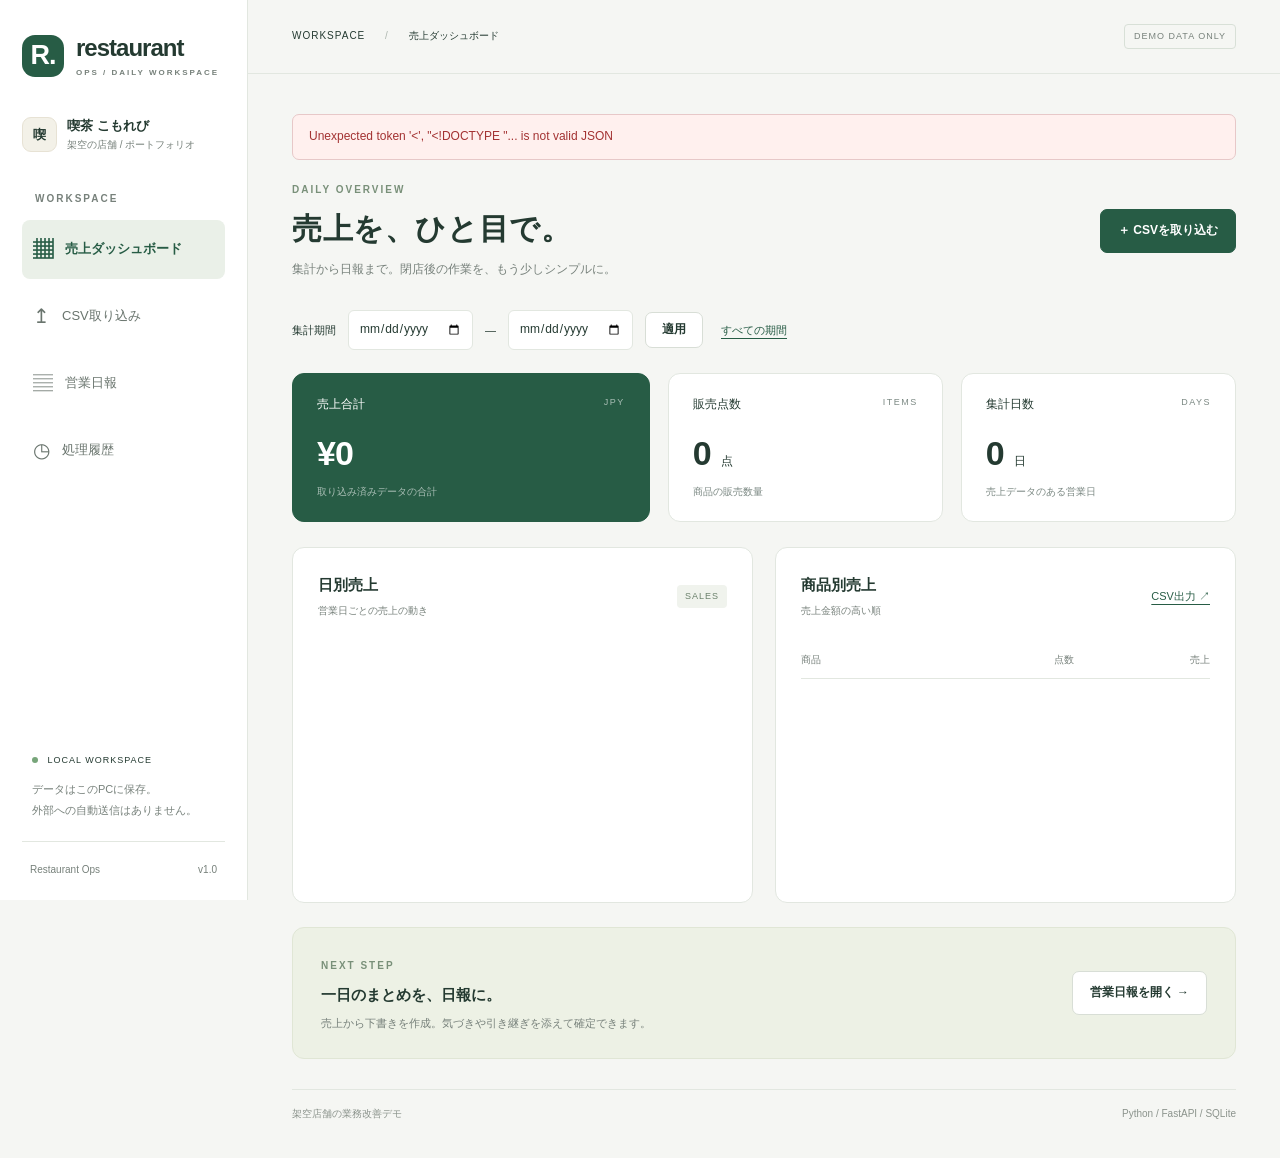
==== static/index.html @ 75317b35 "Build restaurant sales and daily report portfolio demo" ====
<!doctype html>
<html lang="ja">
  <head>
    <meta charset="utf-8" />
    <meta name="viewport" content="width=device-width,initial-scale=1" />
    <title>Restaurant Ops | 売上と日報を、ひとつに。</title>
    <link rel="stylesheet" href="/static/style.css" />
    <script src="/static/app.js" defer></script>
  </head>
  <body>
    <aside class="sidebar">
      <a class="brand" href="/" aria-label="Restaurant Ops ホーム"
        ><span class="brand-mark">R.</span
        ><span
          >restaurant<span class="brand-sub">OPS / DAILY WORKSPACE</span></span
        ></a
      >
      <div class="workspace">
        <span class="workspace-icon">喫</span>
        <div>喫茶 こもれび<small>架空の店舗 / ポートフォリオ</small></div>
      </div>
      <p class="nav-label">WORKSPACE</p>
      <nav aria-label="メインメニュー">
        <button data-view="dashboard" class="nav-button active">
          <span>▦</span>売上ダッシュボード
        </button>
        <button data-view="imports" class="nav-button">
          <span>↥</span>CSV取り込み
        </button>
        <button data-view="reports" class="nav-button">
          <span>▤</span>営業日報
        </button>
        <button data-view="history" class="nav-button">
          <span>◷</span>処理履歴
        </button>
      </nav>
      <div class="side-note">
        <span class="live-dot"></span> LOCAL WORKSPACE
        <p>データはこのPCに保存。<br />外部への自動送信はありません。</p>
      </div>
      <footer class="side-footer">Restaurant Ops <span>v1.0</span></footer>
    </aside>
    <main>
      <header class="topbar">
        <span
          >WORKSPACE <span class="slash">/</span>
          <span id="breadcrumb">売上ダッシュボード</span></span
        ><span class="demo-label">DEMO DATA ONLY</span>
      </header>
      <div class="page-content">
        <div id="notice" role="status" aria-live="polite" hidden></div>
        <section id="dashboard" class="view">
          <div class="page-heading">
            <div>
              <p class="eyebrow">DAILY OVERVIEW</p>
              <h1>売上を、ひと目で。</h1>
              <p class="subtitle">
                集計から日報まで。閉店後の作業を、もう少しシンプルに。
              </p>
            </div>
            <button class="primary" data-go="imports">＋ CSVを取り込む</button>
          </div>
          <form id="filter-form" class="filter">
            <span>集計期間</span
            ><label class="sr-only" for="start">開始日</label
            ><input id="start" type="date" /><span>—</span
            ><label class="sr-only" for="end">終了日</label
            ><input id="end" type="date" /><button
              class="secondary"
              type="submit"
            >
              適用</button
            ><button class="text-button" type="button" id="reset-filter">
              すべての期間
            </button>
          </form>
          <div class="metrics">
            <article class="metric feature">
              <p>売上合計 <span>JPY</span></p>
              <div id="revenue" class="metric-value">¥0</div>
              <small>取り込み済みデータの合計</small>
            </article>
            <article class="metric">
              <p>販売点数 <span>ITEMS</span></p>
              <div class="metric-value">
                <span id="quantity">0</span><small>点</small>
              </div>
              <small>商品の販売数量</small>
            </article>
            <article class="metric">
              <p>集計日数 <span>DAYS</span></p>
              <div class="metric-value">
                <span id="day-count">0</span><small>日</small>
              </div>
              <small>売上データのある営業日</small>
            </article>
          </div>
          <div class="dashboard-grid">
            <article class="card">
              <div class="card-heading">
                <div>
                  <h2>日別売上</h2>
                  <p>営業日ごとの売上の動き</p>
                </div>
                <span class="tag">SALES</span>
              </div>
              <div id="daily-chart" class="daily-chart"></div>
            </article>
            <article class="card">
              <div class="card-heading">
                <div>
                  <h2>商品別売上</h2>
                  <p>売上金額の高い順</p>
                </div>
                <a
                  id="export-products"
                  class="text-link"
                  href="/api/exports/products.csv"
                  >CSV出力 ↗</a
                >
              </div>
              <div class="table-wrap">
                <table>
                  <thead>
                    <tr>
                      <th>商品</th>
                      <th class="number">点数</th>
                      <th class="number">売上</th>
                    </tr>
                  </thead>
                  <tbody id="products"></tbody>
                </table>
              </div>
            </article>
          </div>
          <div class="workflow-card">
            <div>
              <span class="eyebrow">NEXT STEP</span>
              <h2>一日のまとめを、日報に。</h2>
              <p>
                売上から下書きを作成。気づきや引き継ぎを添えて確定できます。
              </p>
            </div>
            <button class="secondary" data-go="reports">
              営業日報を開く →
            </button>
          </div>
        </section>
        <section id="imports" class="view" hidden>
          <div class="page-heading">
            <div>
              <p class="eyebrow">IMPORT SALES</p>
              <h1>集計は、CSVから。</h1>
              <p class="subtitle">
                ファイルを検証し、問題がない場合だけ全行を保存します。
              </p>
            </div>
            <a href="/api/sample" class="secondary"
              >サンプルCSVをダウンロード ↓</a
            >
          </div>
          <div class="import-grid">
            <article class="card upload-card">
              <span class="upload-icon">↥</span>
              <h2>売上CSVを選択</h2>
              <p>UTF-8 / 2MB以下 / 最大10,000行</p>
              <form id="upload-form">
                <label class="sr-only" for="csv-file">取り込むCSVファイル</label
                ><input
                  type="file"
                  id="csv-file"
                  accept=".csv,text/csv"
                  required
                /><button class="primary" type="submit">
                  検証して取り込む
                </button>
              </form>
              <div id="import-result" aria-live="polite"></div>
            </article>
            <article class="card">
              <p class="eyebrow">FIRST VISIT?</p>
              <h2>まずは、架空の売上で。</h2>
              <p class="body-copy">
                喫茶店の7日分のサンプルデータで、集計から日報の確定まで試せます。
              </p>
              <button id="sample-import" class="secondary">
                サンプルデータを取り込む
              </button>
              <hr />
              <h3>取り込み時のチェック</h3>
              <ul class="check-list">
                <li>必須項目・日付・数値の形式</li>
                <li>ファイルと売上IDの重複</li>
                <li>確定済みの日報との整合性</li>
              </ul>
            </article>
          </div>
          <article class="card format-card">
            <h2>CSVの形式</h2>
            <p>
              金額は税込・円単位の整数を想定しています。返品・値引きはこの版では扱いません。
            </p>
            <div class="table-wrap">
              <table>
                <thead>
                  <tr>
                    <th>sale_id</th>
                    <th>sold_on</th>
                    <th>product</th>
                    <th>quantity</th>
                    <th>unit_price</th>
                  </tr>
                </thead>
                <tbody>
                  <tr>
                    <td>S001</td>
                    <td>2026-10-01</td>
                    <td>ブレンドコーヒー</td>
                    <td>12</td>
                    <td>450</td>
                  </tr>
                </tbody>
              </table>
            </div>
            <p class="muted">
              ヘッダー名と順序は固定です。売上IDは各行で異なる値にしてください。
            </p>
          </article>
        </section>
        <section id="reports" class="view" hidden>
          <div class="page-heading">
            <div>
              <p class="eyebrow">DAILY REPORT</p>
              <h1>数字に、気づきを添える。</h1>
              <p class="subtitle">
                集計値から定型の下書きを作成します。内容を確認して確定してください。
              </p>
            </div>
          </div>
          <div class="report-grid">
            <article class="card">
              <h2>営業日を選択</h2>
              <form id="draft-form">
                <label for="report-date">売上データのある日</label
                ><select id="report-date" required></select
                ><button class="primary" type="submit">
                  日報を開く / 下書きを作成
                </button>
              </form>
              <h3 class="report-list-heading">作成済みの日報</h3>
              <div id="report-list"></div>
            </article>
            <article class="card report-editor">
              <div class="card-heading">
                <h2 id="report-title">日報プレビュー</h2>
                <span id="report-status" class="tag">未選択</span>
              </div>
              <label class="sr-only" for="report-content">日報本文</label
              ><textarea
                id="report-content"
                placeholder="営業日を選択すると、ここに日報が表示されます。"
                disabled
              ></textarea>
              <p id="report-help" class="muted">
                確定後は編集・同日の売上追加ができなくなります。
              </p>
              <div class="report-actions">
                <button id="save-report" class="secondary" disabled>
                  下書き保存</button
                ><button id="confirm-report" class="primary" disabled>
                  内容を確認して確定</button
                ><button id="download-report" class="secondary" disabled>
                  JSONを保存 ↓
                </button>
              </div>
            </article>
          </div>
        </section>
        <section id="history" class="view" hidden>
          <div class="page-heading">
            <div>
              <p class="eyebrow">ACTIVITY LOG</p>
              <h1>処理の結果を、残す。</h1>
              <p class="subtitle">
                取り込みの成功・失敗とその理由を確認できます。直近100件を表示。
              </p>
            </div>
            <button id="refresh-history" class="secondary">更新 ↻</button>
          </div>
          <article class="card"><div id="history-list"></div></article>
        </section>
        <footer class="page-footer">
          架空店舗の業務改善デモ <span>Python / FastAPI / SQLite</span>
        </footer>
      </div>
    </main>
    <dialog id="confirmation">
      <h2 id="confirmation-title">確認</h2>
      <p id="confirmation-message"></p>
      <div class="report-actions">
        <button id="confirmation-cancel" class="secondary">キャンセル</button
        ><button id="confirmation-accept" class="primary">実行する</button>
      </div>
    </dialog>
  </body>
</html>
---- static/style.css ----
:root {
  --bg: #f5f6f3;
  --paper: #fff;
  --ink: #243a31;
  --muted: #77817b;
  --line: #e2e7e0;
  --green: #275c45;
  --lime: #e7eecf;
  --red: #a33232;
}
* {
  box-sizing: border-box;
}
body {
  margin: 0;
  background: var(--bg);
  color: var(--ink);
  font:
    14px/1.65 "Segoe UI",
    "Yu Gothic UI",
    "Meiryo",
    sans-serif;
}
button,
input,
select,
textarea {
  font: inherit;
}
button,
a,
input,
select,
textarea {
  outline-offset: 4px;
}
button {
  cursor: pointer;
}
button:disabled {
  cursor: default;
  opacity: 0.45;
}
a {
  color: inherit;
  text-decoration: none;
}
[hidden] {
  display: none !important;
}
.sidebar {
  position: fixed;
  inset: 0 auto 0 0;
  width: 248px;
  padding: 34px 22px 22px;
  background: #fff;
  border-right: 1px solid var(--line);
  display: flex;
  flex-direction: column;
}
.brand {
  display: flex;
  align-items: center;
  gap: 12px;
  font-size: 24px;
  font-weight: 700;
  letter-spacing: -1px;
  line-height: 1.2;
}
.brand-mark {
  display: grid;
  place-items: center;
  background: var(--green);
  color: white;
  width: 42px;
  height: 42px;
  border-radius: 13px;
  font-size: 27px;
}
.brand-sub {
  display: block;
  font-size: 8px;
  letter-spacing: 2px;
  margin-top: 5px;
  color: var(--muted);
}
.workspace {
  margin: 38px 0 28px;
  display: flex;
  gap: 10px;
  align-items: center;
  font-size: 13px;
  font-weight: 600;
}
.workspace small {
  display: block;
  font-size: 10px;
  font-weight: 400;
  color: var(--muted);
}
.workspace-icon {
  background: #f3f1e8;
  border: 1px solid #e7e2d4;
  border-radius: 9px;
  padding: 6px 10px;
  font-family: serif;
}
.nav-label,
.eyebrow {
  font-size: 10px;
  letter-spacing: 2px;
  font-weight: 700;
  color: var(--muted);
}
.nav-label {
  padding-left: 13px;
  margin-bottom: 12px;
}
nav {
  display: grid;
  gap: 8px;
}
.nav-button {
  border: 0;
  border-radius: 8px;
  text-align: left;
  padding: 13px 11px;
  background: transparent;
  color: #6a756e;
  font-size: 13px;
}
.nav-button span {
  font-size: 20px;
  vertical-align: middle;
  margin-right: 12px;
}
.nav-button.active {
  background: #eaf0e8;
  color: var(--green);
  font-weight: 700;
}
.nav-button:hover {
  background: #f1f4ef;
}
.side-note {
  margin-top: auto;
  padding: 20px 10px;
  font-size: 9px;
  letter-spacing: 1px;
}
.side-note p {
  font-size: 11px;
  letter-spacing: 0;
  line-height: 1.9;
  color: var(--muted);
  margin-bottom: 0;
}
.live-dot {
  display: inline-block;
  width: 6px;
  height: 6px;
  background: #77a57a;
  border-radius: 50%;
  margin-right: 6px;
}
.side-footer {
  border-top: 1px solid var(--line);
  padding: 20px 8px 0;
  font-size: 10px;
  color: var(--muted);
}
.side-footer span {
  float: right;
}
main {
  margin-left: 248px;
}
.topbar {
  height: 74px;
  padding: 0 44px;
  border-bottom: 1px solid var(--line);
  display: flex;
  align-items: center;
  justify-content: space-between;
  font-size: 10px;
  letter-spacing: 1px;
}
.slash {
  color: #adb6ae;
  margin: 0 16px;
}
#breadcrumb {
  letter-spacing: 0;
}
.demo-label {
  border: 1px solid #d8e0d7;
  padding: 4px 9px;
  border-radius: 4px;
  font-size: 9px;
  color: var(--muted);
}
.page-content {
  max-width: 1500px;
  margin: auto;
  padding: 40px 44px 20px;
}
.page-heading {
  display: flex;
  justify-content: space-between;
  align-items: center;
  gap: 20px;
  margin-bottom: 30px;
}
.eyebrow {
  margin: 0 0 10px;
  color: #799079;
}
h1 {
  font-size: 30px;
  letter-spacing: 0.02em;
  font-weight: 650;
  margin: 0 0 10px;
  line-height: 1.4;
}
.subtitle {
  color: var(--muted);
  font-size: 12px;
  margin: 0;
}
h2 {
  font-size: 15px;
  margin: 0;
  font-weight: 650;
}
h3 {
  font-size: 12px;
  margin-top: 24px;
}
.primary,
.secondary {
  display: inline-flex;
  justify-content: center;
  align-items: center;
  border-radius: 7px;
  font-size: 12px;
  padding: 11px 17px;
  white-space: nowrap;
  font-weight: 600;
}
.primary {
  background: var(--green);
  border: 1px solid var(--green);
  color: white;
}
.primary:hover:not(:disabled) {
  background: #1d4534;
}
.secondary {
  background: white;
  border: 1px solid #d8ded6;
  color: var(--ink);
}
.secondary:hover:not(:disabled) {
  background: #f1f4ed;
}
.text-button,
.text-link {
  border: 0;
  background: none;
  color: var(--green);
  font-size: 11px;
  text-decoration: underline;
  text-underline-offset: 4px;
}
.filter {
  display: flex;
  align-items: center;
  gap: 12px;
  margin-bottom: 23px;
  font-size: 11px;
  flex-wrap: wrap;
}
input[type="date"],
select {
  background: white;
  border: 1px solid var(--line);
  border-radius: 6px;
  color: var(--ink);
  padding: 8px 10px;
  font-size: 12px;
}
.filter .secondary {
  padding: 7px 16px;
}
.metrics {
  display: grid;
  grid-template-columns: 1.3fr 1fr 1fr;
  gap: 18px;
  margin-bottom: 25px;
}
.metric {
  background: white;
  border: 1px solid var(--line);
  border-radius: 12px;
  padding: 21px 24px;
}
.metric.feature {
  background: var(--green);
  color: white;
  border-color: var(--green);
}
.metric > p {
  font-size: 12px;
  margin: 0 0 16px;
}
.metric > p span {
  float: right;
  font-size: 9px;
  letter-spacing: 1.5px;
  opacity: 0.6;
}
.metric-value {
  font-size: 34px;
  letter-spacing: -1px;
  line-height: 1.3;
  font-variant-numeric: tabular-nums;
  font-weight: 600;
}
.metric-value small {
  font-size: 12px;
  margin-left: 10px;
  font-weight: 400;
}
.metric > small {
  display: block;
  font-size: 10px;
  opacity: 0.6;
  margin-top: 9px;
}
.dashboard-grid {
  display: grid;
  grid-template-columns: 1fr 1fr;
  gap: 22px;
}
.card {
  background: white;
  border: 1px solid var(--line);
  border-radius: 12px;
  padding: 25px;
  min-width: 0;
}
.card-heading {
  display: flex;
  justify-content: space-between;
  align-items: center;
  gap: 12px;
  margin-bottom: 22px;
}
.card-heading p {
  font-size: 10px;
  color: var(--muted);
  margin: 5px 0 0;
}
.tag {
  font-size: 9px;
  letter-spacing: 1px;
  background: #f0f3ed;
  border-radius: 4px;
  padding: 4px 8px;
  color: #6b816c;
}
.daily-chart {
  display: grid;
  gap: 15px;
  min-height: 235px;
  align-content: center;
}
.chart-row {
  display: grid;
  grid-template-columns: 42px 1fr 72px;
  align-items: center;
  gap: 10px;
  font-size: 10px;
}
.chart-row strong {
  text-align: right;
  font-weight: 500;
  font-variant-numeric: tabular-nums;
}
.chart-track {
  height: 16px;
  background: #f1f4ec;
  border-radius: 3px;
  overflow: hidden;
}
.chart-track meter {
  display: block;
  width: 100%;
  height: 16px;
  appearance: none;
}
.chart-track meter::-webkit-meter-bar {
  background: #f1f4ec;
  border: 0;
  border-radius: 3px;
}
.chart-track meter::-webkit-meter-optimum-value {
  background: #8da77f;
  border-radius: 3px;
}
.chart-track meter::-moz-meter-bar {
  background: #8da77f;
}
.table-wrap {
  overflow: auto;
}
table {
  width: 100%;
  border-collapse: collapse;
  font-size: 11px;
}
th {
  font-size: 10px;
  font-weight: 500;
  color: var(--muted);
  text-align: left;
  padding: 10px 0;
  border-bottom: 1px solid var(--line);
}
td {
  padding: 12px 0;
  border-bottom: 1px solid #eef1eb;
}
tr:last-child td {
  border: 0;
}
.number {
  text-align: right;
  font-variant-numeric: tabular-nums;
  white-space: nowrap;
}
td:first-child {
  padding-right: 10px;
}
.workflow-card {
  display: flex;
  justify-content: space-between;
  align-items: center;
  gap: 20px;
  padding: 25px 28px;
  background: #edf1e5;
  border: 1px solid #e0e6d5;
  border-radius: 12px;
  margin-top: 24px;
}
.workflow-card h2 {
  margin-top: 7px;
}
.workflow-card p {
  font-size: 11px;
  color: var(--muted);
  margin: 7px 0 0;
}
.page-footer {
  margin-top: 30px;
  padding: 16px 0;
  border-top: 1px solid var(--line);
  color: #8b938c;
  font-size: 10px;
  display: flex;
  justify-content: space-between;
}
.import-grid {
  display: grid;
  grid-template-columns: 1.2fr 1fr;
  gap: 22px;
}
.upload-card {
  text-align: center;
  border-style: dashed;
  display: flex;
  flex-direction: column;
  align-items: center;
  justify-content: center;
  min-height: 300px;
}
.upload-icon {
  font-size: 28px;
  border: 1px solid var(--line);
  border-radius: 12px;
  background: var(--bg);
  padding: 2px 17px;
  margin-bottom: 15px;
}
.upload-card p,
.body-copy,
.format-card > p {
  font-size: 12px;
  color: var(--muted);
}
#upload-form {
  display: grid;
  gap: 18px;
  justify-items: center;
  width: 100%;
  margin: 15px 0;
}
input[type="file"] {
  font-size: 11px;
  max-width: 100%;
}
.check-list {
  padding-left: 20px;
  font-size: 12px;
  color: #69766d;
  line-height: 2;
}
hr {
  border: 0;
  border-top: 1px solid var(--line);
  margin: 25px 0;
}
.format-card {
  margin-top: 23px;
}
.muted {
  font-size: 11px;
  color: var(--muted);
}
#notice {
  border: 1px solid #cbdcc5;
  background: #eaf2e5;
  border-radius: 7px;
  padding: 12px 16px;
  margin-bottom: 22px;
  font-size: 12px;
  white-space: pre-line;
}
#notice.error {
  border-color: #e7c8c8;
  background: #fff0ee;
  color: var(--red);
}
#import-result {
  font-size: 12px;
  text-align: left;
  white-space: pre-line;
}
.report-grid {
  display: grid;
  grid-template-columns: 300px 1fr;
  gap: 22px;
}
#draft-form {
  display: grid;
  gap: 12px;
  margin-top: 22px;
}
#draft-form label {
  font-size: 11px;
  color: var(--muted);
}
.report-list-heading {
  margin-top: 32px;
}
.report-item {
  border: 1px solid var(--line);
  border-radius: 6px;
  width: 100%;
  display: flex;
  justify-content: space-between;
  align-items: center;
  background: #fff;
  padding: 10px;
  margin: 8px 0;
  font-size: 11px;
}
.report-item:hover {
  background: var(--bg);
}
textarea {
  width: 100%;
  min-height: 365px;
  resize: vertical;
  border: 1px solid var(--line);
  border-radius: 7px;
  padding: 18px;
  color: var(--ink);
  font-size: 13px;
  line-height: 1.8;
  background: #fcfdfb;
}
textarea:disabled {
  background: #f6f7f4;
}
.report-actions {
  display: flex;
  gap: 10px;
  flex-wrap: wrap;
}
.history-item {
  display: grid;
  grid-template-columns: 80px 1fr;
  gap: 18px;
  padding: 20px 0;
  border-bottom: 1px solid var(--line);
}
.history-item:last-child {
  border: 0;
}
.history-status {
  font-size: 11px;
  height: fit-content;
  padding: 4px 8px;
  border-radius: 5px;
  background: #eaf2e5;
  color: var(--green);
  text-align: center;
}
.history-status.failed {
  background: #fff0ee;
  color: var(--red);
}
.history-item h3 {
  font-size: 13px;
  margin: 0;
  overflow-wrap: anywhere;
}
.history-item p {
  margin: 5px 0;
  font-size: 11px;
  color: var(--muted);
  white-space: pre-wrap;
  overflow-wrap: anywhere;
}
.empty {
  padding: 36px 12px;
  text-align: center;
  color: var(--muted);
  font-size: 12px;
}
.sr-only {
  position: absolute;
  width: 1px;
  height: 1px;
  padding: 0;
  margin: -1px;
  overflow: hidden;
  clip: rect(0, 0, 0, 0);
  border: 0;
}
@media (min-width: 1600px) {
  .page-content {
    padding-top: 55px;
  }
  .daily-chart {
    min-height: 300px;
  }
  .metric {
    padding: 28px;
  }
  .card {
    padding: 30px;
  }
}
@media (max-width: 1150px) {
  .sidebar {
    width: 210px;
    padding: 26px 15px;
  }
  .brand {
    font-size: 21px;
  }
  main {
    margin-left: 210px;
  }
  .page-content {
    padding: 30px 25px;
  }
  .topbar {
    padding: 0 25px;
  }
  .dashboard-grid,
  .report-grid {
    grid-template-columns: 1fr;
  }
  .metric {
    padding: 18px;
  }
  .metric-value {
    font-size: 29px;
  }
}
@media (max-width: 720px) {
  .sidebar {
    position: static;
    width: auto;
    padding: 18px;
  }
  .brand {
    font-size: 20px;
  }
  .workspace,
  .nav-label,
  .side-note,
  .side-footer {
    display: none;
  }
  nav {
    display: grid;
    grid-template-columns: 1fr 1fr;
    margin-top: 18px;
    gap: 5px;
  }
  .nav-button {
    font-size: 11px;
    padding: 8px;
  }
  .nav-button span {
    font-size: 15px;
    margin-right: 7px;
  }
  main {
    margin: 0;
  }
  .topbar {
    height: 50px;
    padding: 0 18px;
  }
  .demo-label {
    font-size: 8px;
  }
  .page-content {
    padding: 24px 18px;
  }
  .page-heading {
    align-items: flex-start;
    flex-direction: column;
  }
  h1 {
    font-size: 25px;
  }
  .metrics {
    gap: 10px;
    grid-template-columns: 1fr 1fr;
  }
  .metric.feature {
    grid-column: 1/-1;
  }
  .metric-value {
    font-size: 29px;
  }
  .metric > small {
    font-size: 9px;
  }
  .import-grid {
    grid-template-columns: 1fr;
  }
  .workflow-card {
    align-items: flex-start;
    flex-direction: column;
  }
  .card {
    padding: 20px;
  }
  .page-footer {
    font-size: 9px;
    gap: 12px;
  }
  .report-actions button {
    flex: 1;
  }
  .filter {
    gap: 8px;
  }
}
dialog {
  border: 1px solid var(--line);
  border-radius: 14px;
  padding: 28px;
  max-width: 440px;
  width: calc(100% - 36px);
  color: var(--ink);
}
dialog::backdrop {
  background: rgba(25, 45, 34, 0.35);
}
dialog p {
  font-size: 13px;
  margin: 20px 0;
}
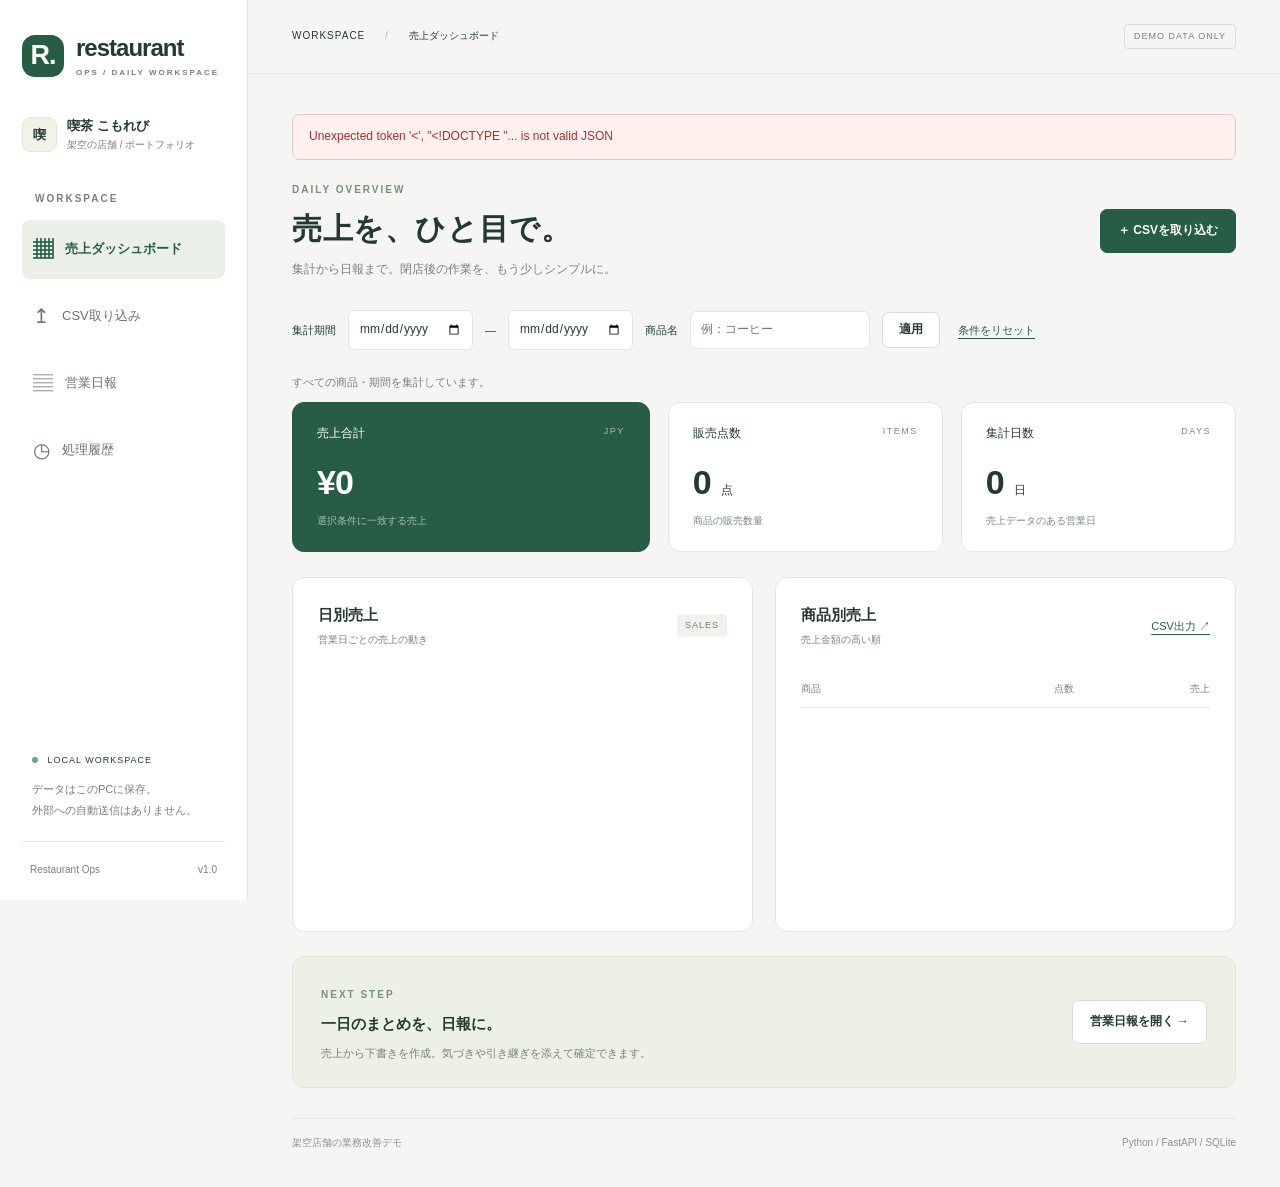
==== commit 2ec8abaf: "Add product filtering and a local portfolio page" ====
--- a/static/index.html
+++ b/static/index.html
@@ -65,20 +65,24 @@
             ><label class="sr-only" for="start">開始日</label
             ><input id="start" type="date" /><span>—</span
             ><label class="sr-only" for="end">終了日</label
-            ><input id="end" type="date" /><button
+            ><input id="end" type="date" />
+            <label for="product-filter">商品名</label>
+            <input id="product-filter" type="search" maxlength="100" placeholder="例：コーヒー" />
+            <button
               class="secondary"
               type="submit"
             >
               適用</button
             ><button class="text-button" type="button" id="reset-filter">
-              すべての期間
+              条件をリセット
             </button>
           </form>
+          <p id="filter-summary" class="muted" role="status">すべての商品・期間を集計しています。</p>
           <div class="metrics">
             <article class="metric feature">
               <p>売上合計 <span>JPY</span></p>
               <div id="revenue" class="metric-value">¥0</div>
-              <small>取り込み済みデータの合計</small>
+              <small>選択条件に一致する売上</small>
             </article>
             <article class="metric">
               <p>販売点数 <span>ITEMS</span></p>
@@ -304,3 +308,4 @@
     </dialog>
   </body>
 </html>
+
--- a/static/style.css
+++ b/static/style.css
@@ -789,3 +789,4 @@
   font-size: 13px;
   margin: 20px 0;
 }
+input[type=search]{background:white;border:1px solid var(--line);border-radius:6px;padding:8px 10px;color:var(--ink);font-size:12px;max-width:100%;width:180px}
